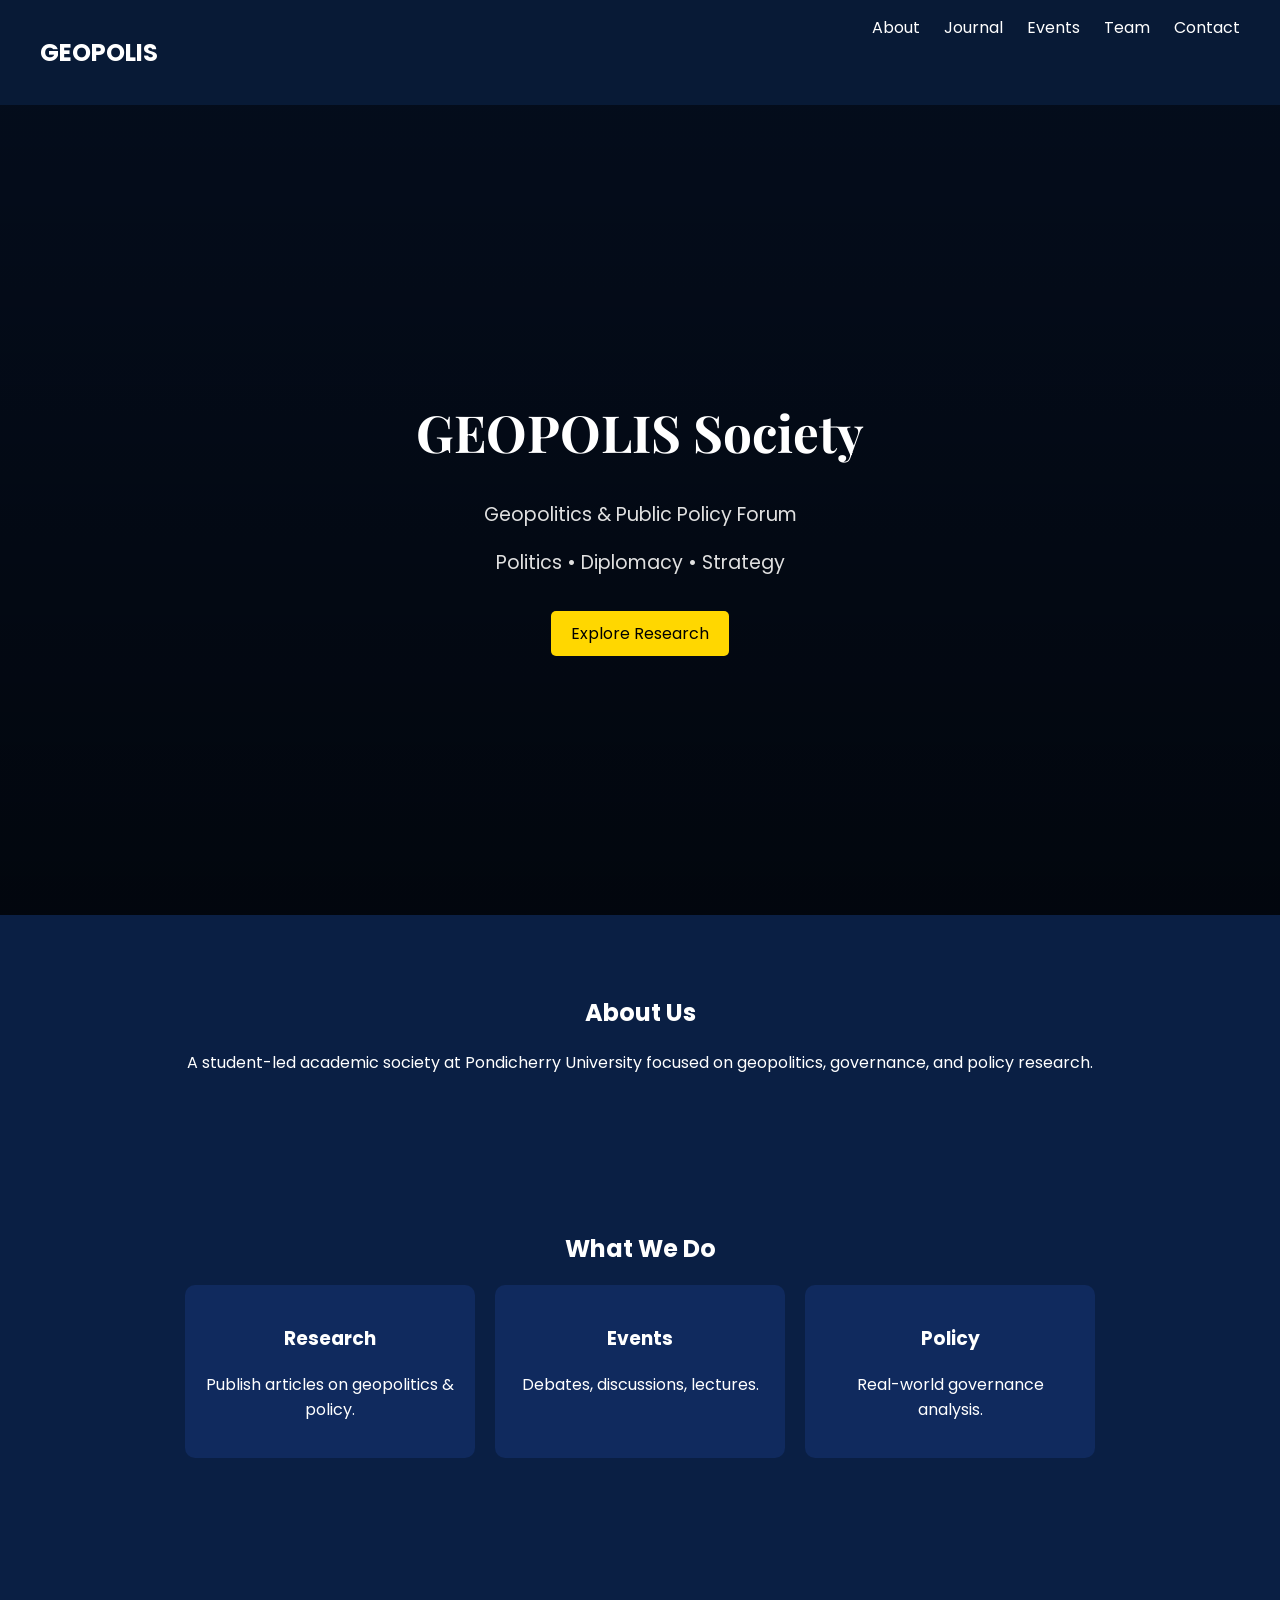
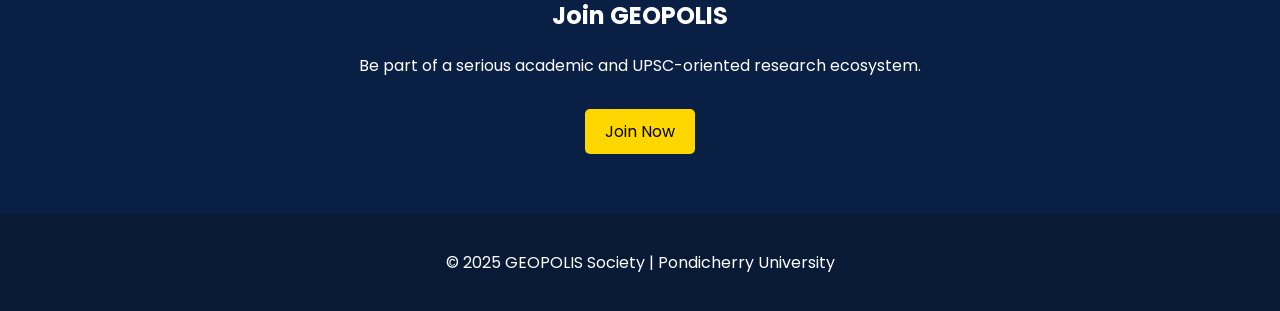
==== index.html @ f758bfad "Add files via upload" ====
<!DOCTYPE html>
<html lang="en">
<head>
<meta charset="UTF-8">
<meta name="viewport" content="width=device-width, initial-scale=1.0">
<title>GEOPOLIS Society</title>

<link href="https://fonts.googleapis.com/css2?family=Playfair+Display:wght@600&family=Poppins:wght@300;400;500&display=swap" rel="stylesheet">

<style>
body {
  margin:0;
  font-family: 'Poppins', sans-serif;
  background:#0a1f44;
  color:white;
}

.navbar {
  display:flex;
  justify-content:space-between;
  padding:15px 40px;
  background:#081a36;
}
.navbar a {
  color:white;
  text-decoration:none;
  margin-left:20px;
}
.navbar a:hover { color:gold; }

.hero {
  height: 90vh;
  background: linear-gradient(rgba(0,0,0,0.6), rgba(0,0,0,0.8)),
              url('https://images.unsplash.com/photo-1467269204594-9661b134dd2b') no-repeat center/cover;
  display: flex;
  align-items: center;
  justify-content: center;
  text-align: center;
}

.hero h1 {
  font-size: 3.2rem;
  font-family: 'Playfair Display';
  color: #ffffff;
}

.hero p {
  font-size: 1.2rem;
  color: #e0e0e0;
}

.section {
  padding:60px 40px;
  text-align:center;
}

.cards {
  display:flex;
  justify-content:center;
  gap:20px;
  flex-wrap:wrap;
}

.card {
  background:#102a5e;
  padding:20px;
  width:250px;
  border-radius:10px;
  transition:0.3s;
}
.card:hover {
  transform:translateY(-10px);
  background:#143c85;
}

.btn {
  background:gold;
  color:black;
  padding:10px 20px;
  text-decoration:none;
  border-radius:5px;
  display:inline-block;
  margin-top:15px;
}

footer {
  background:#081a36;
  text-align:center;
  padding:20px;
}
</style>

</head>

<body>

<!-- NAVBAR -->
<div class="navbar">
  <h2>GEOPOLIS</h2>
  <div>
    <a href="about.html">About</a>
    <a href="journal.html">Journal</a>
    <a href="events.html">Events</a>
    <a href="team.html">Team</a>
    <a href="contact.html">Contact</a>
  </div>
</div>

<!-- HERO -->
<div class="hero">
  <div>
    <h1>GEOPOLIS Society</h1>
    <p>Geopolitics & Public Policy Forum</p>
<p>Politics • Diplomacy • Strategy</p>
    <a href="journal.html" class="btn">Explore Research</a>
  </div>
</div>

<!-- ABOUT -->
<div class="section">
  <h2>About Us</h2>
  <p>A student-led academic society at Pondicherry University focused on geopolitics, governance, and policy research.</p>
</div>

<!-- FEATURES -->
<div class="section">
  <h2>What We Do</h2>
  <div class="cards">

    <div class="card">
      <h3>Research</h3>
      <p>Publish articles on geopolitics & policy.</p>
    </div>

    <div class="card">
      <h3>Events</h3>
      <p>Debates, discussions, lectures.</p>
    </div>

    <div class="card">
      <h3>Policy</h3>
      <p>Real-world governance analysis.</p>
    </div>

  </div>
</div>

<!-- CTA -->
<div class="section">
  <h2>Join GEOPOLIS</h2>
  <p>Be part of a serious academic and UPSC-oriented research ecosystem.</p>
  <a href="contact.html" class="btn">Join Now</a>
</div>

<!-- FOOTER -->
<footer>
  <p>© 2025 GEOPOLIS Society | Pondicherry University</p>
</footer>

</body>
</html>
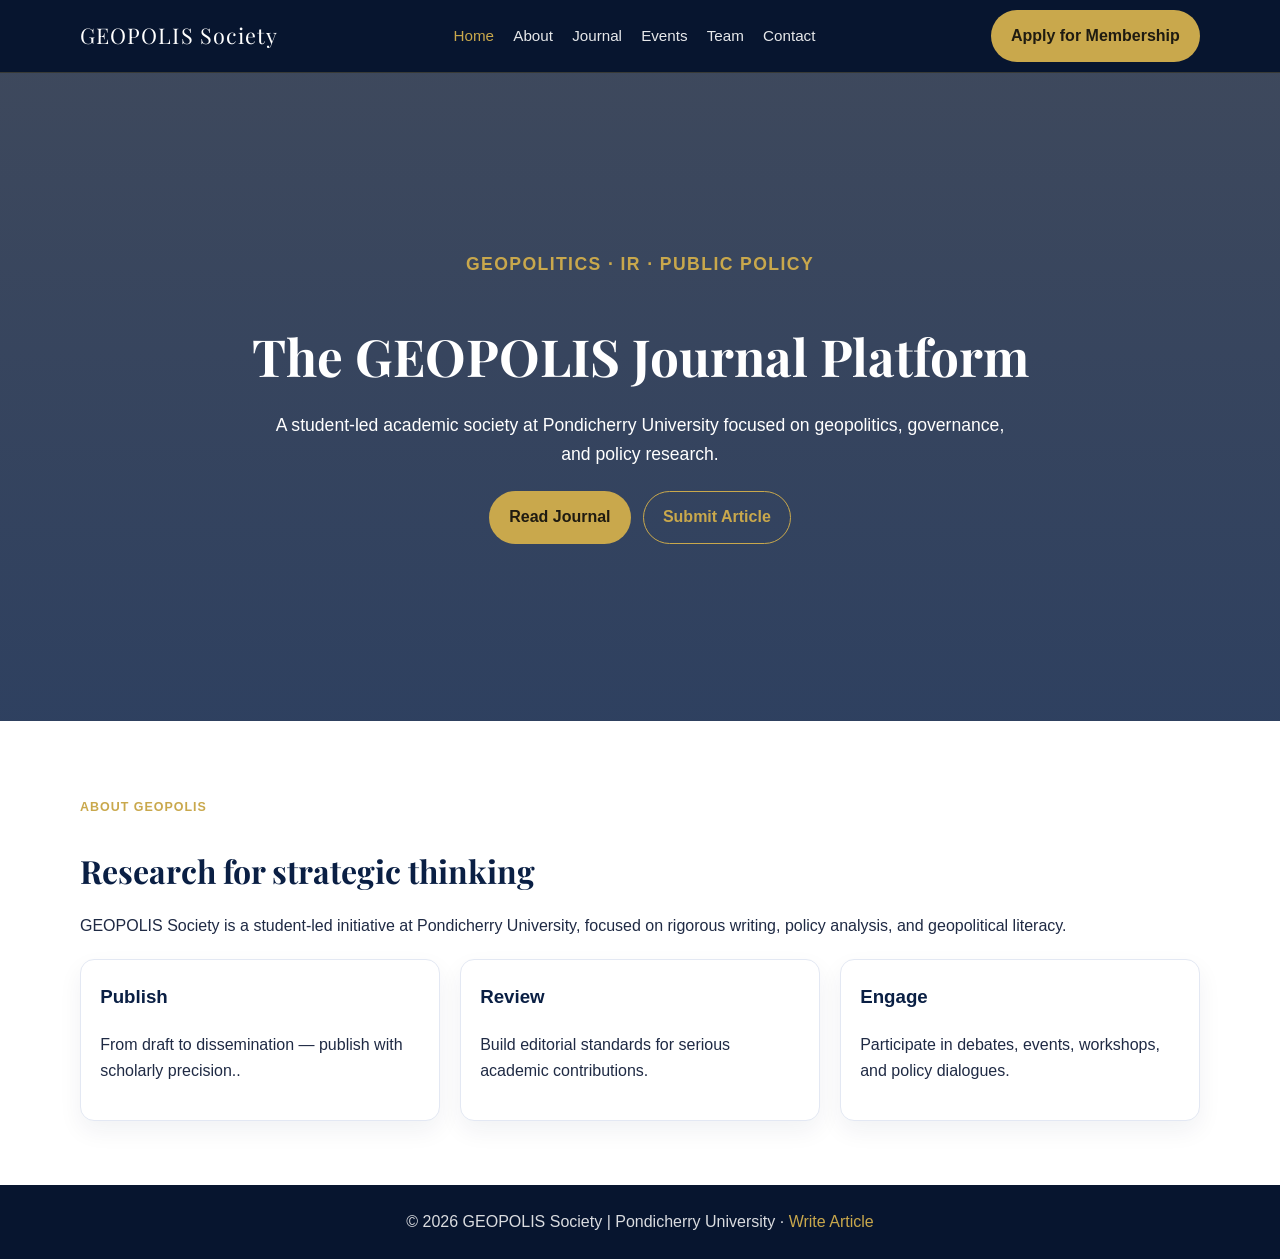
==== commit 9ed68536: "Update index.html" ====
--- a/index.html
+++ b/index.html
@@ -1,161 +1,53 @@
-<!DOCTYPE html>
-<html lang="en">
-<head>
-<meta charset="UTF-8">
-<meta name="viewport" content="width=device-width, initial-scale=1.0">
-<title>GEOPOLIS Society</title>
-
-<link href="https://fonts.googleapis.com/css2?family=Playfair+Display:wght@600&family=Poppins:wght@300;400;500&display=swap" rel="stylesheet">
-
-<style>
-body {
-  margin:0;
-  font-family: 'Poppins', sans-serif;
-  background:#0a1f44;
-  color:white;
-}
-
-.navbar {
-  display:flex;
-  justify-content:space-between;
-  padding:15px 40px;
-  background:#081a36;
-}
-.navbar a {
-  color:white;
-  text-decoration:none;
-  margin-left:20px;
-}
-.navbar a:hover { color:gold; }
-
-.hero {
-  height: 90vh;
-  background: linear-gradient(rgba(0,0,0,0.6), rgba(0,0,0,0.8)),
-              url('https://images.unsplash.com/photo-1467269204594-9661b134dd2b') no-repeat center/cover;
-  display: flex;
-  align-items: center;
-  justify-content: center;
-  text-align: center;
-}
-
-.hero h1 {
-  font-size: 3.2rem;
-  font-family: 'Playfair Display';
-  color: #ffffff;
-}
-
-.hero p {
-  font-size: 1.2rem;
-  color: #e0e0e0;
-}
-
-.section {
-  padding:60px 40px;
-  text-align:center;
-}
-
-.cards {
-  display:flex;
-  justify-content:center;
-  gap:20px;
-  flex-wrap:wrap;
-}
-
-.card {
-  background:#102a5e;
-  padding:20px;
-  width:250px;
-  border-radius:10px;
-  transition:0.3s;
-}
-.card:hover {
-  transform:translateY(-10px);
-  background:#143c85;
-}
-
-.btn {
-  background:gold;
-  color:black;
-  padding:10px 20px;
-  text-decoration:none;
-  border-radius:5px;
-  display:inline-block;
-  margin-top:15px;
-}
-
-footer {
-  background:#081a36;
-  text-align:center;
-  padding:20px;
-}
-</style>
-
-</head>
-
-<body>
-
-<!-- NAVBAR -->
-<div class="navbar">
-  <h2>GEOPOLIS</h2>
-  <div>
-    <a href="about.html">About</a>
-    <a href="journal.html">Journal</a>
-    <a href="events.html">Events</a>
-    <a href="team.html">Team</a>
-    <a href="contact.html">Contact</a>
-  </div>
-</div>
-
-<!-- HERO -->
-<div class="hero">
-  <div>
-    <h1>GEOPOLIS Society</h1>
-    <p>Geopolitics & Public Policy Forum</p>
-<p>Politics • Diplomacy • Strategy</p>
-    <a href="journal.html" class="btn">Explore Research</a>
-  </div>
-</div>
-
-<!-- ABOUT -->
-<div class="section">
-  <h2>About Us</h2>
-  <p>A student-led academic society at Pondicherry University focused on geopolitics, governance, and policy research.</p>
-</div>
-
-<!-- FEATURES -->
-<div class="section">
-  <h2>What We Do</h2>
-  <div class="cards">
-
-    <div class="card">
-      <h3>Research</h3>
-      <p>Publish articles on geopolitics & policy.</p>
-    </div>
-
-    <div class="card">
-      <h3>Events</h3>
-      <p>Debates, discussions, lectures.</p>
-    </div>
-
-    <div class="card">
-      <h3>Policy</h3>
-      <p>Real-world governance analysis.</p>
-    </div>
-
-  </div>
-</div>
-
-<!-- CTA -->
-<div class="section">
-  <h2>Join GEOPOLIS</h2>
-  <p>Be part of a serious academic and UPSC-oriented research ecosystem.</p>
-  <a href="contact.html" class="btn">Join Now</a>
-</div>
-
-<!-- FOOTER -->
-<footer>
-  <p>© 2025 GEOPOLIS Society | Pondicherry University</p>
-</footer>
-
-</body>
-</html>+<!DOCTYPE html>
+<html lang="en">
+<head>
+  <meta charset="UTF-8">
+  <meta name="viewport" content="width=device-width, initial-scale=1.0">
+  <title>GEOPOLIS Society</title>
+  <link rel="preconnect" href="https://fonts.googleapis.com">
+  <link rel="preconnect" href="https://fonts.gstatic.com" crossorigin>
+  <link href="https://fonts.googleapis.com/css2?family=Inter:wght@400;500;600;700&family=Playfair+Display:wght@600;700&display=swap" rel="stylesheet">
+  <link rel="stylesheet" href="style.css">
+</head>
+<body>
+  <nav class="navbar">
+    <div class="container navbar__inner">
+      <a href="index.html" class="brand">GEOPOLIS Society</a>
+      <ul class="nav-links">
+        <li><a href="index.html" class="active">Home</a></li><li><a href="about.html">About</a></li><li><a href="journal.html">Journal</a></li><li><a href="events.html">Events</a></li><li><a href="team.html">Team</a></li><li><a href="contact.html">Contact</a></li>
+      </ul>
+      <a class="btn btn--gold" href="membership.html" data-membership-link>Apply for Membership</a>
+    </div>
+  </nav>
+
+  <header class="hero">
+    <div class="container">
+      <p class="kicker">GEOPOLITICS · IR · PUBLIC POLICY</p>
+      <h1>The GEOPOLIS Journal Platform</h1>
+      <p>A student-led academic society at Pondicherry University focused on geopolitics, governance, and policy research.</p>
+      <div class="btn-row" style="justify-content:center;">
+        <a href="journal.html" class="btn btn--gold">Read Journal</a>
+        <a href="submit-article.html" data-submit-article-link class="btn btn--outline">Submit Article</a>
+      </div>
+    </div>
+  </header>
+
+  <section class="section">
+    <div class="container">
+      <p class="kicker">About GEOPOLIS</p>
+      <h2>Research for strategic thinking</h2>
+      <p>GEOPOLIS Society is a student-led initiative at Pondicherry University, focused on rigorous writing, policy analysis, and geopolitical literacy.</p>
+      <div class="grid grid-3" style="margin-top:1.2rem;">
+        <div class="card"><h3>Publish</h3><p>From draft to dissemination — publish with scholarly precision..</p></div>
+        <div class="card"><h3>Review</h3><p>Build editorial standards for serious academic contributions.</p></div>
+        <div class="card"><h3>Engage</h3><p>Participate in debates, events, workshops, and policy dialogues.</p></div>
+      </div>
+    </div>
+  </section>
+
+  <footer class="footer">
+    <div class="container">© 2026 GEOPOLIS Society | Pondicherry University · <a href="/admin/#/?local_backend=true">Write Article</a></div>
+  </footer>
+  <script src="script.js"></script>
+</body>
+</html>
--- a/style.css
+++ b/style.css
@@ -0,0 +1,234 @@
+:root {
+  --navy: #0a1f44;
+  --navy-deep: #07152f;
+  --gold: #c9a84c;
+  --slate: #f4f6fb;
+  --text: #1f2a44;
+  --white: #ffffff;
+}
+* { box-sizing: border-box; }
+body {
+  margin: 0;
+  font-family: 'Poppins', 'Segoe UI', sans-serif;
+  color: var(--text);
+  background: #fff;
+  line-height: 1.65;
+}
+a { color: inherit; text-decoration: none; }
+img { max-width: 100%; display: block; }
+.container { width: min(1120px, 92vw); margin: 0 auto; }
+
+.navbar {
+  background: var(--navy-deep);
+  color: var(--white);
+  position: sticky;
+  top: 0;
+  z-index: 1000;
+  border-bottom: 1px solid rgba(201, 168, 76, 0.25);
+}
+.navbar__inner { display: flex; align-items: center; justify-content: space-between; min-height: 72px; }
+.brand { font-family: 'Playfair Display', serif; font-size: 1.35rem; letter-spacing: 0.05em; }
+.nav-links { display: flex; gap: 1.2rem; align-items: center; list-style: none; margin: 0; padding: 0; }
+.nav-links a { color: rgba(255,255,255,.9); font-size: .95rem; }
+.nav-links a.active, .nav-links a:hover { color: var(--gold); }
+.btn {
+  display: inline-block;
+  padding: .75rem 1.2rem;
+  border-radius: 999px;
+  border: 1px solid transparent;
+  font-weight: 600;
+}
+.btn--gold { background: var(--gold); color: #1f1b11; }
+.btn--outline { border-color: var(--gold); color: var(--gold); }
+.btn-row { display: flex; gap: .75rem; flex-wrap: wrap; }
+
+.hero {
+  background:
+    linear-gradient(rgba(7,21,47,.78), rgba(10,31,68,.85)),
+    url('https://images.unsplash.com/photo-1521295121783-8a321d551ad2?auto=format&fit=crop&w=1800&q=80') center/cover;
+  color: #fff;
+  min-height: 72vh;
+  display: grid;
+  place-items: center;
+  text-align: center;
+}
+.hero h1 { font-family: 'Playfair Display', serif; font-size: clamp(2rem, 4vw, 3.6rem); margin-bottom: .8rem; }
+.hero p { max-width: 760px; margin: 0 auto 1.4rem; font-size: 1.1rem; }
+.section { padding: 4rem 0; }
+.section--light { background: var(--slate); }
+.section h2 { font-family: 'Playfair Display', serif; font-size: 2rem; margin-bottom: .5rem; color: var(--navy); }
+.kicker { color: var(--gold); font-weight: 600; text-transform: uppercase; letter-spacing: .08em; font-size: .78rem; }
+
+.grid { display: grid; gap: 1.25rem; }
+.grid-3 { grid-template-columns: repeat(auto-fit, minmax(230px, 1fr)); }
+.card {
+  background: #fff;
+  border: 1px solid #e3e8f3;
+  border-radius: 14px;
+  padding: 1.2rem;
+  box-shadow: 0 10px 25px rgba(16, 35, 75, 0.06);
+}
+.card h3 { margin-top: .2rem; color: var(--navy); }
+
+.page-hero { background: var(--navy); color: #fff; padding: 3rem 0 2rem; }
+.page-hero h1 { font-family: 'Playfair Display', serif; margin: .4rem 0 .6rem; }
+.page-hero p { max-width: 760px; }
+
+.articles-grid { display: grid; gap: 1.2rem; grid-template-columns: repeat(auto-fit,minmax(270px,1fr)); margin-top: 1.2rem; }
+.article-card { background: #fff; border: 1px solid #e6e9f1; border-radius: 14px; padding: 1rem; }
+.article-card .meta { font-size: .82rem; color: #607097; margin-bottom: .65rem; display: flex; justify-content: space-between; gap: .5rem; }
+.article-card h3 { margin: .2rem 0 .5rem; font-family: 'Playfair Display', serif; color: var(--navy); }
+.article-card p { margin: 0 0 .8rem; color: #3f4d6d; }
+.article-card .category {
+  display: inline-block;
+  background: #eef2fb;
+  border: 1px solid #d8e0f0;
+  color: var(--navy);
+  padding: .18rem .5rem;
+  border-radius: 999px;
+  font-size: .74rem;
+  font-weight: 600;
+}
+.empty-state { padding: 1.2rem; border: 1px dashed #b8c2da; border-radius: 12px; color: #4f5d79; }
+
+.article-wrap { width: min(800px, 92vw); margin: 2.2rem auto 4rem; }
+.article-header {
+  text-align: center;
+  margin-bottom: 1.8rem;
+}
+.article-header h1 { font-family: 'Playfair Display', serif; color: var(--navy); font-size: clamp(2.1rem, 3.7vw, 3.1rem); line-height: 1.2; margin: .65rem 0; }
+.article-header .meta {
+  color: #5b6b89;
+  margin: 0 0 1.4rem;
+  display: flex;
+  justify-content: center;
+  align-items: center;
+  gap: .55rem;
+  flex-wrap: wrap;
+}
+.article-tag {
+  display: inline-block;
+  padding: .25rem .7rem;
+  border-radius: 999px;
+  background: #eef2fb;
+  border: 1px solid #d8e0f0;
+  color: var(--navy);
+}
+.btn--back { margin-bottom: .8rem; }
+.share-row {
+  display: flex;
+  justify-content: center;
+  gap: .7rem;
+  flex-wrap: wrap;
+}
+.article-body {
+  font-family: 'Poppins', 'Segoe UI', sans-serif;
+  font-size: 18px;
+  color: #1f2942;
+  line-height: 1.8;
+}
+.article-body h1, .article-body h2, .article-body h3, .article-body h4 {
+  font-family: 'Playfair Display', serif;
+  line-height: 1.35;
+  color: var(--navy);
+  margin-top: 2rem;
+}
+.article-body p { margin: 1rem 0; }
+.article-body ul, .article-body ol { padding-left: 1.35rem; }
+.article-body li { margin: .45rem 0; }
+.article-body blockquote { border-left: 3px solid var(--gold); margin: 1.4rem 0; padding: .5rem 1rem; background: #fbf8ee; }
+.article-body pre {
+  background: #0e1a35;
+  color: #dbe7ff;
+  padding: 1rem;
+  border-radius: 12px;
+  overflow-x: auto;
+}
+.article-body code {
+  font-family: ui-monospace, SFMono-Regular, Menlo, Monaco, Consolas, "Liberation Mono", "Courier New", monospace;
+  font-size: .92em;
+}
+.article-body :not(pre) > code {
+  background: #eef2fb;
+  border-radius: 6px;
+  padding: .1rem .35rem;
+}
+figure {
+  text-align: center;
+  margin: 20px 0;
+}
+figure img {
+  max-width: 100%;
+  margin: 0 auto;
+  border-radius: 14px;
+}
+figcaption {
+  font-size: 0.9rem;
+  color: #666;
+  margin-top: .6rem;
+}
+table {
+  width: 100%;
+  border-collapse: collapse;
+  margin: 20px 0;
+}
+th, td {
+  border: 1px solid #ccc;
+  padding: 10px;
+}
+th {
+  background-color: #0a1f44;
+  color: white;
+}
+.table-scroll {
+  width: 100%;
+  overflow-x: auto;
+}
+
+.footer { background: var(--navy-deep); color: rgba(255,255,255,.85); padding: 1.5rem 0; text-align: center; }
+.footer a { color: var(--gold); }
+
+@media (max-width: 820px) {
+  .nav-links { display: none; }
+  .article-body { font-size: 16px; }
+  .article-header h1 { font-size: clamp(1.8rem, 9vw, 2.4rem); }
+}
+
+.form-shell {
+  width: min(760px, 94vw);
+}
+
+.site-form {
+  background: #fff;
+  border: 1px solid #e3e8f3;
+  border-radius: 14px;
+  padding: 1.2rem;
+  box-shadow: 0 10px 25px rgba(16, 35, 75, 0.06);
+  display: grid;
+  gap: 0.7rem;
+}
+
+.site-form label {
+  font-weight: 600;
+  color: var(--navy);
+}
+
+.site-form input,
+.site-form textarea {
+  width: 100%;
+  border: 1px solid #d6deed;
+  border-radius: 10px;
+  padding: 0.75rem;
+  font: inherit;
+  color: var(--text);
+  background: #fff;
+}
+
+.site-form textarea {
+  resize: vertical;
+}
+
+.site-form button {
+  justify-self: start;
+  margin-top: 0.4rem;
+}
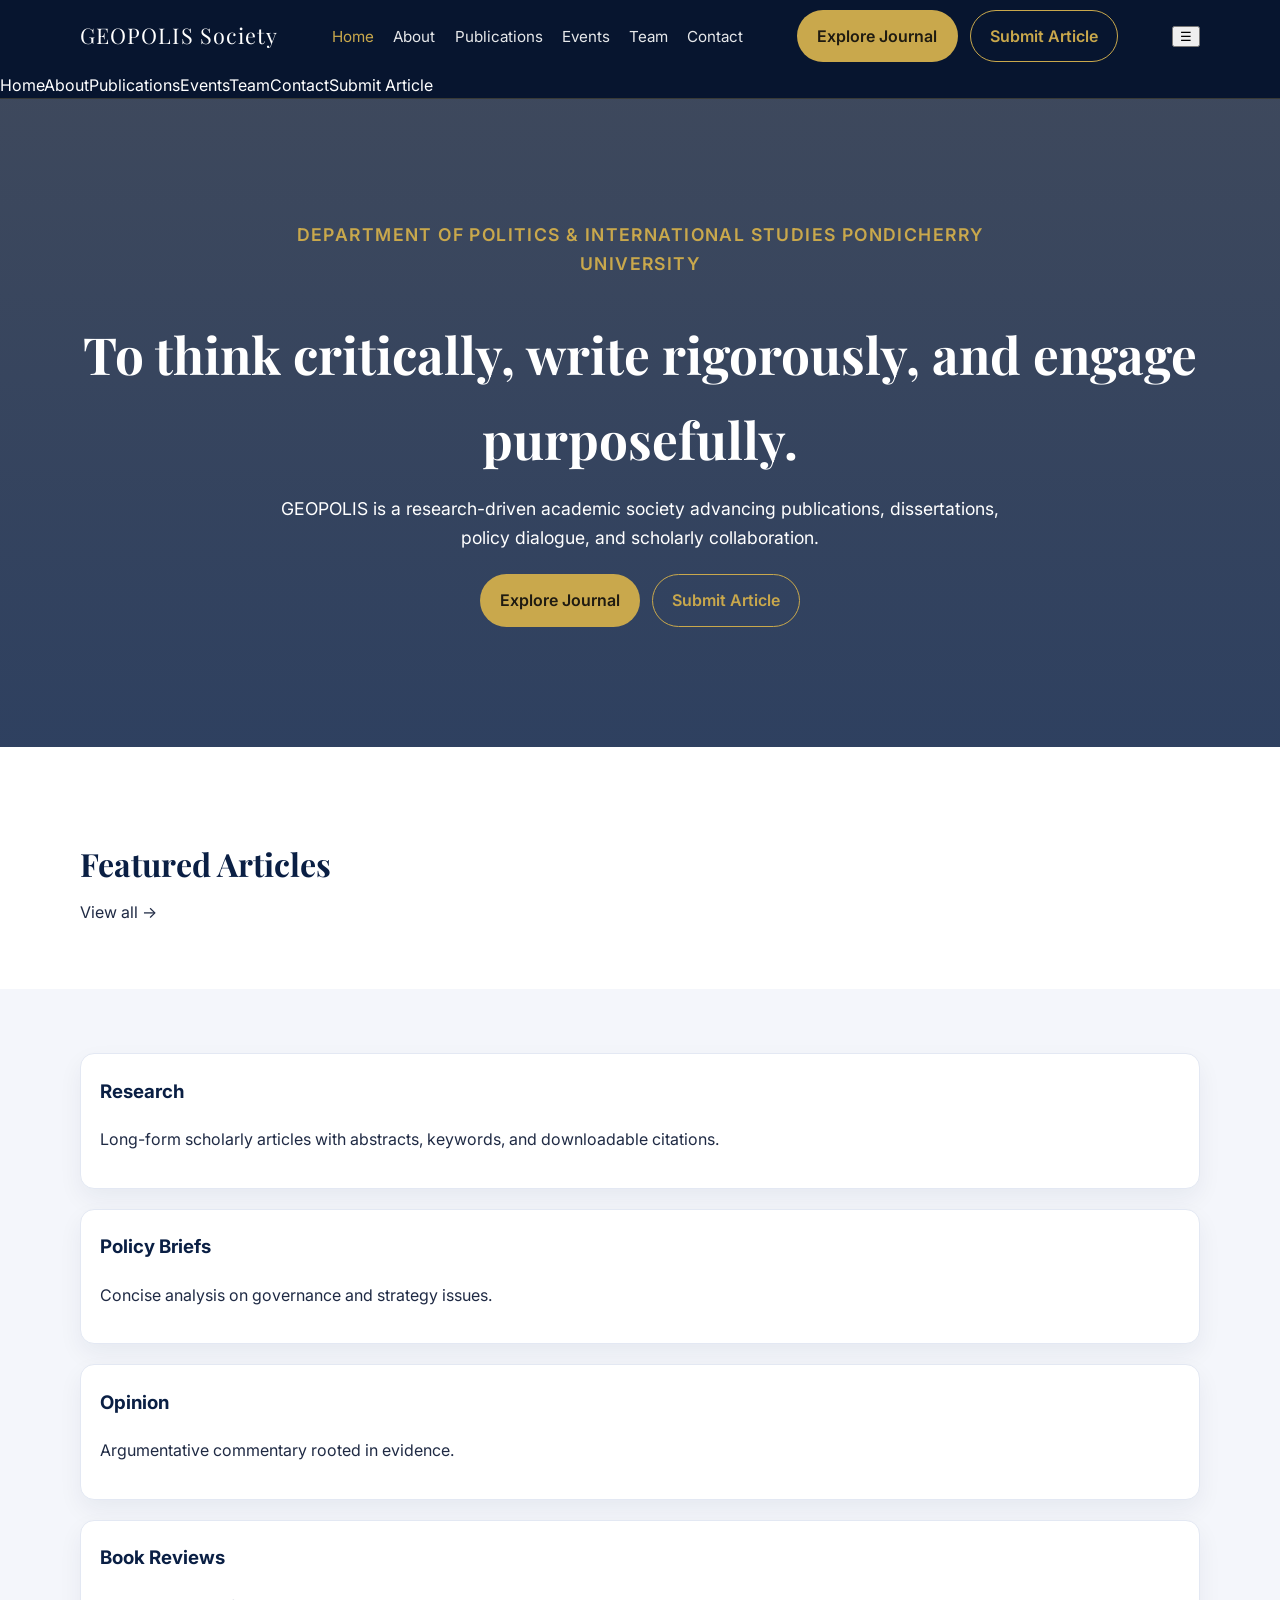
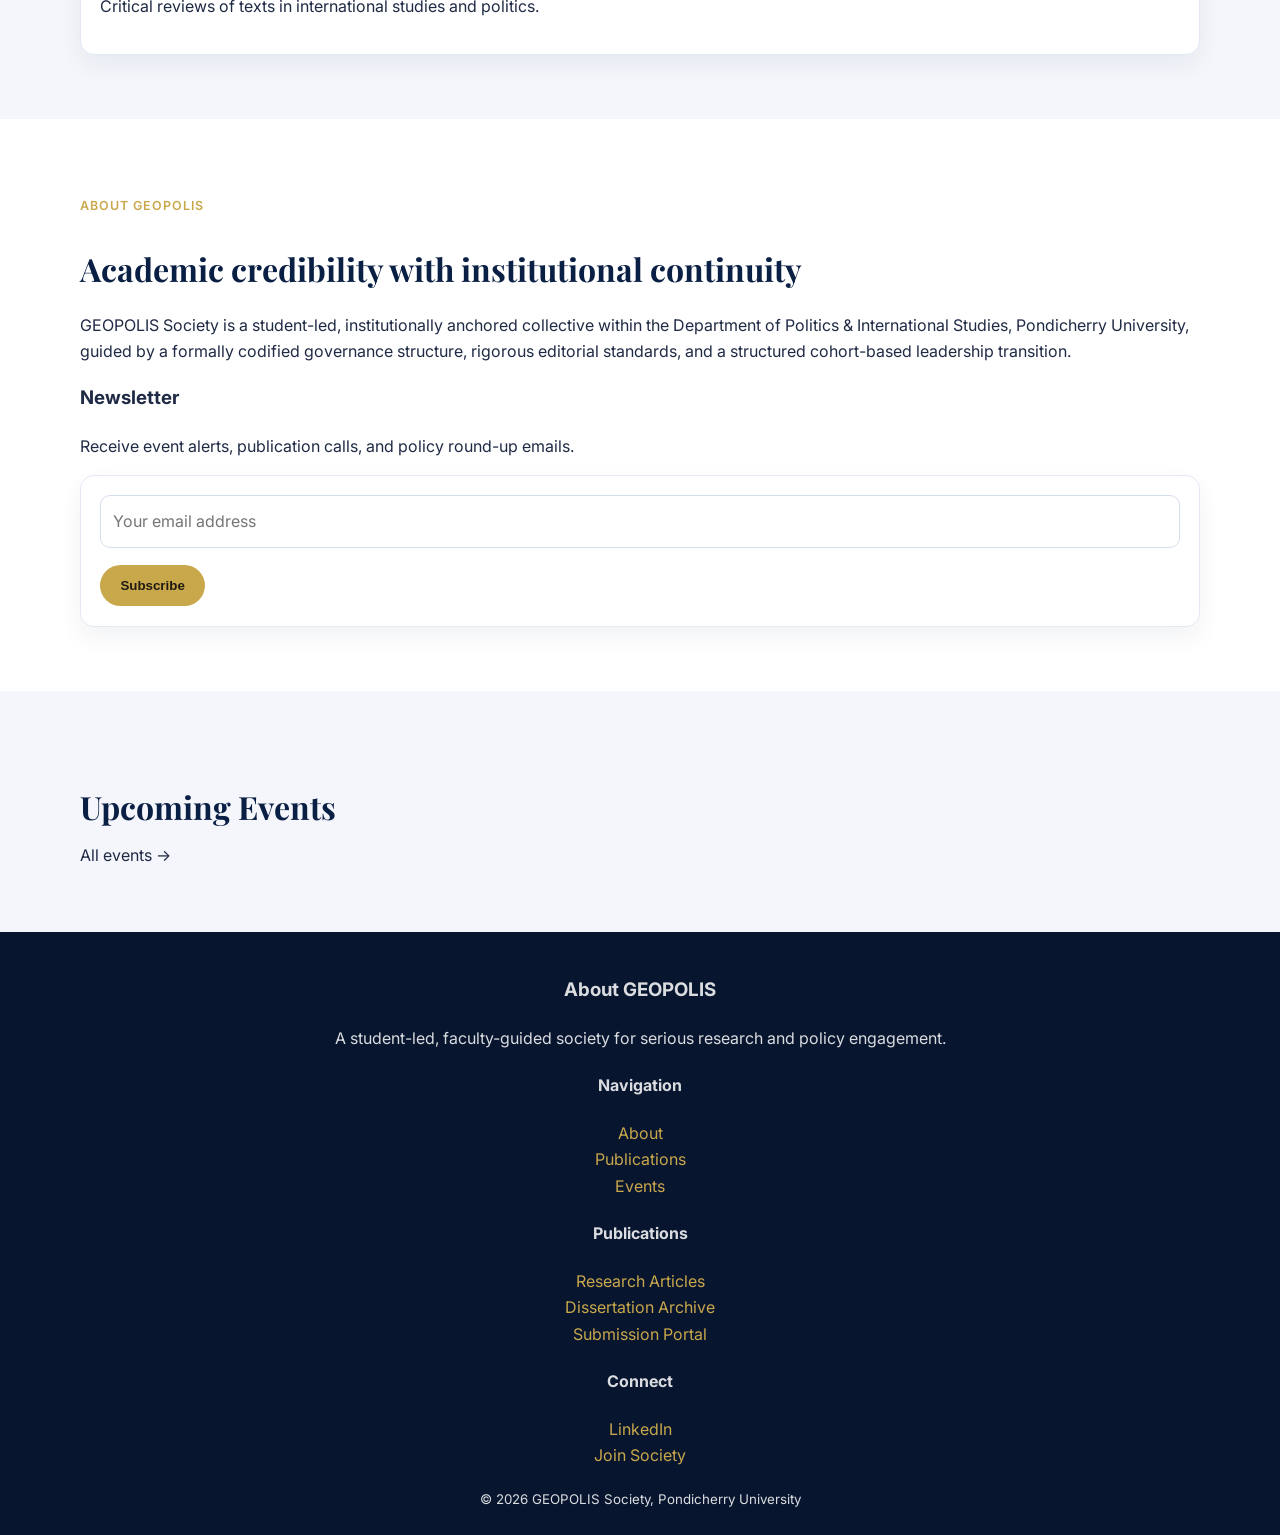
==== commit f08e6bf8: "Update index.html" ====
--- a/index.html
+++ b/index.html
@@ -3,7 +3,9 @@
 <head>
   <meta charset="UTF-8">
   <meta name="viewport" content="width=device-width, initial-scale=1.0">
-  <title>GEOPOLIS Society</title>
+  <title>GEOPOLIS Society | Pondicherry University</title>
+  <meta name="description" content="GEOPOLIS Society is an academic platform for research publications, policy debates, and dissertation archives in the Department of Politics & International Studies, Pondicherry University.">
+  <script type="application/ld+json">{"@context":"https://schema.org","@type":"Organization","name":"GEOPOLIS Society","url":"https://geopolis.site","parentOrganization":"Pondicherry University"}</script>
   <link rel="preconnect" href="https://fonts.googleapis.com">
   <link rel="preconnect" href="https://fonts.gstatic.com" crossorigin>
   <link href="https://fonts.googleapis.com/css2?family=Inter:wght@400;500;600;700&family=Playfair+Display:wght@600;700&display=swap" rel="stylesheet">
@@ -13,40 +15,83 @@
   <nav class="navbar">
     <div class="container navbar__inner">
       <a href="index.html" class="brand">GEOPOLIS Society</a>
-      <ul class="nav-links">
-        <li><a href="index.html" class="active">Home</a></li><li><a href="about.html">About</a></li><li><a href="journal.html">Journal</a></li><li><a href="events.html">Events</a></li><li><a href="team.html">Team</a></li><li><a href="contact.html">Contact</a></li>
+      <ul class="nav-links desktop-only">
+        <li><a href="index.html" class="active">Home</a></li><li><a href="about.html">About</a></li><li><a href="journal.html">Publications</a></li><li><a href="events.html">Events</a></li><li><a href="team.html">Team</a></li><li><a href="contact.html">Contact</a></li>
       </ul>
-      <a class="btn btn--gold" href="membership.html" data-membership-link>Apply for Membership</a>
+      <div class="btn-row desktop-only"><a class="btn btn--gold" href="journal.html">Explore Journal</a><a class="btn btn--outline" href="submit-article.html" data-submit-article-link>Submit Article</a></div>
+      <button id="navToggle" class="nav-toggle" aria-expanded="false" aria-label="Open menu">☰</button>
+    </div>
+    <div id="mobileMenu" class="mobile-menu">
+      <a href="index.html">Home</a><a href="about.html">About</a><a href="journal.html">Publications</a><a href="events.html">Events</a><a href="team.html">Team</a><a href="contact.html">Contact</a><a href="submit-article.html" data-submit-article-link>Submit Article</a>
     </div>
   </nav>
 
   <header class="hero">
     <div class="container">
-      <p class="kicker">GEOPOLITICS · IR · PUBLIC POLICY</p>
-      <h1>The GEOPOLIS Journal Platform</h1>
-      <p>A student-led academic society at Pondicherry University focused on geopolitics, governance, and policy research.</p>
+      <p class="kicker">
+  Department of Politics & International Studies
+  <span class="sub">Pondicherry University</span>
+</p>
+      <h1>To think critically, write rigorously, and engage purposefully.</h1>
+      <p>GEOPOLIS is a research-driven academic society advancing publications, dissertations, policy dialogue, and scholarly collaboration.</p>
       <div class="btn-row" style="justify-content:center;">
-        <a href="journal.html" class="btn btn--gold">Read Journal</a>
-        <a href="submit-article.html" data-submit-article-link class="btn btn--outline">Submit Article</a>
+        <a class="btn btn--gold" href="journal.html">Explore Journal</a>
+        <a class="btn btn--outline" href="submit-article.html" data-submit-article-link>Submit Article</a>
       </div>
     </div>
   </header>
 
   <section class="section">
     <div class="container">
-      <p class="kicker">About GEOPOLIS</p>
-      <h2>Research for strategic thinking</h2>
-      <p>GEOPOLIS Society is a student-led initiative at Pondicherry University, focused on rigorous writing, policy analysis, and geopolitical literacy.</p>
-      <div class="grid grid-3" style="margin-top:1.2rem;">
-        <div class="card"><h3>Publish</h3><p>From draft to dissemination — publish with scholarly precision..</p></div>
-        <div class="card"><h3>Review</h3><p>Build editorial standards for serious academic contributions.</p></div>
-        <div class="card"><h3>Engage</h3><p>Participate in debates, events, workshops, and policy dialogues.</p></div>
+      <div class="section-head"><h2>Featured Articles</h2><a href="journal.html">View all →</a></div>
+      <div id="featuredArticles" class="grid grid-3"></div>
+    </div>
+  </section>
+
+  <section class="section section--light">
+    <div class="container grid grid-2">
+      <div class="card"><h3>Research</h3><p>Long-form scholarly articles with abstracts, keywords, and downloadable citations.</p></div>
+      <div class="card"><h3>Policy Briefs</h3><p>Concise analysis on governance and strategy issues.</p></div>
+      <div class="card"><h3>Opinion</h3><p>Argumentative commentary rooted in evidence.</p></div>
+      <div class="card"><h3>Book Reviews</h3><p>Critical reviews of texts in international studies and politics.</p></div>
+    </div>
+  </section>
+
+  <section class="section">
+    <div class="container dual">
+      <div>
+        <p class="kicker">About GEOPOLIS</p>
+        <h2>Academic credibility with institutional continuity</h2>
+        <p>GEOPOLIS Society is a student-led, institutionally anchored collective within the Department of Politics & International Studies, Pondicherry University, guided by a formally codified governance structure, rigorous editorial standards, and a structured cohort-based leadership transition.</p>
       </div>
+      <aside class="sidebar-card">
+        <h3>Newsletter</h3>
+        <p>Receive event alerts, publication calls, and policy round-up emails.</p>
+        <form class="site-form" action="https://formsubmit.co/geopolis.pub@gmail.com" method="POST">
+          <input type="hidden" name="_subject" value="Newsletter Subscription - GEOPOLIS">
+          <input type="hidden" name="_captcha" value="false">
+          <input type="email" name="email" required placeholder="Your email address">
+          <button class="btn btn--gold" type="submit">Subscribe</button>
+        </form>
+      </aside>
+    </div>
+  </section>
+
+  <section class="section section--light">
+    <div class="container">
+      <div class="section-head"><h2>Upcoming Events</h2><a href="events.html">All events →</a></div>
+      <div id="eventSlider" class="grid grid-3"></div>
     </div>
   </section>
 
   <footer class="footer">
-    <div class="container">© 2026 GEOPOLIS Society | Pondicherry University · <a href="/admin/#/?local_backend=true">Write Article</a></div>
+    <div class="container footer-grid">
+      <div><h3>About GEOPOLIS</h3><p>A student-led, faculty-guided society for serious research and policy engagement.</p></div>
+      <div><h4>Navigation</h4><p><a href="about.html">About</a><br><a href="journal.html">Publications</a><br><a href="events.html">Events</a></p></div>
+      <div><h4>Publications</h4><p><a href="journal.html">Research Articles</a><br><a href="journal.html#dissertations">Dissertation Archive</a><br><a href="submit-article.html">Submission Portal</a></p></div>
+      <div><h4>Connect</h4><p><a href="https://www.linkedin.com" target="_blank" rel="noopener">LinkedIn</a><br><a href="contact.html">Join Society</a></p></div>
+    </div>
+    <div class="container"><small>© 2026 GEOPOLIS Society, Pondicherry University</small></div>
   </footer>
   <script src="script.js"></script>
 </body>
--- a/style.css
+++ b/style.css
@@ -9,7 +9,7 @@
 * { box-sizing: border-box; }
 body {
   margin: 0;
-  font-family: 'Poppins', 'Segoe UI', sans-serif;
+  font-family: 'Inter', 'Segoe UI', sans-serif;
   color: var(--text);
   background: #fff;
   line-height: 1.65;
@@ -91,107 +91,25 @@
 }
 .empty-state { padding: 1.2rem; border: 1px dashed #b8c2da; border-radius: 12px; color: #4f5d79; }
 
-.article-wrap { width: min(800px, 92vw); margin: 2.2rem auto 4rem; }
-.article-header {
-  text-align: center;
-  margin-bottom: 1.8rem;
+.article-wrap { width: min(760px, 92vw); margin: 2.2rem auto 4rem; }
+.article-header h1 { font-family: 'Playfair Display', serif; color: var(--navy); font-size: clamp(2rem, 3.5vw, 2.8rem); line-height: 1.2; }
+.article-header .meta { color: #5b6b89; margin-bottom: 1.8rem; }
+.article-body {
+  font-family: 'Playfair Display', Georgia, serif;
+  font-size: 1.2rem;
+  color: #1f2942;
+  line-height: 1.95;
 }
-.article-header h1 { font-family: 'Playfair Display', serif; color: var(--navy); font-size: clamp(2.1rem, 3.7vw, 3.1rem); line-height: 1.2; margin: .65rem 0; }
-.article-header .meta {
-  color: #5b6b89;
-  margin: 0 0 1.4rem;
-  display: flex;
-  justify-content: center;
-  align-items: center;
-  gap: .55rem;
-  flex-wrap: wrap;
-}
-.article-tag {
-  display: inline-block;
-  padding: .25rem .7rem;
-  border-radius: 999px;
-  background: #eef2fb;
-  border: 1px solid #d8e0f0;
-  color: var(--navy);
-}
-.btn--back { margin-bottom: .8rem; }
-.share-row {
-  display: flex;
-  justify-content: center;
-  gap: .7rem;
-  flex-wrap: wrap;
-}
-.article-body {
-  font-family: 'Poppins', 'Segoe UI', sans-serif;
-  font-size: 18px;
-  color: #1f2942;
-  line-height: 1.8;
-}
-.article-body h1, .article-body h2, .article-body h3, .article-body h4 {
-  font-family: 'Playfair Display', serif;
-  line-height: 1.35;
-  color: var(--navy);
-  margin-top: 2rem;
-}
+.article-body h2, .article-body h3 { font-family: 'Playfair Display', serif; line-height: 1.35; color: var(--navy); margin-top: 2rem; }
 .article-body p { margin: 1rem 0; }
-.article-body ul, .article-body ol { padding-left: 1.35rem; }
-.article-body li { margin: .45rem 0; }
+.article-body ul { padding-left: 1.2rem; }
 .article-body blockquote { border-left: 3px solid var(--gold); margin: 1.4rem 0; padding: .5rem 1rem; background: #fbf8ee; }
-.article-body pre {
-  background: #0e1a35;
-  color: #dbe7ff;
-  padding: 1rem;
-  border-radius: 12px;
-  overflow-x: auto;
-}
-.article-body code {
-  font-family: ui-monospace, SFMono-Regular, Menlo, Monaco, Consolas, "Liberation Mono", "Courier New", monospace;
-  font-size: .92em;
-}
-.article-body :not(pre) > code {
-  background: #eef2fb;
-  border-radius: 6px;
-  padding: .1rem .35rem;
-}
-figure {
-  text-align: center;
-  margin: 20px 0;
-}
-figure img {
-  max-width: 100%;
-  margin: 0 auto;
-  border-radius: 14px;
-}
-figcaption {
-  font-size: 0.9rem;
-  color: #666;
-  margin-top: .6rem;
-}
-table {
-  width: 100%;
-  border-collapse: collapse;
-  margin: 20px 0;
-}
-th, td {
-  border: 1px solid #ccc;
-  padding: 10px;
-}
-th {
-  background-color: #0a1f44;
-  color: white;
-}
-.table-scroll {
-  width: 100%;
-  overflow-x: auto;
-}
 
 .footer { background: var(--navy-deep); color: rgba(255,255,255,.85); padding: 1.5rem 0; text-align: center; }
 .footer a { color: var(--gold); }
 
 @media (max-width: 820px) {
   .nav-links { display: none; }
-  .article-body { font-size: 16px; }
-  .article-header h1 { font-size: clamp(1.8rem, 9vw, 2.4rem); }
 }
 
 .form-shell {
